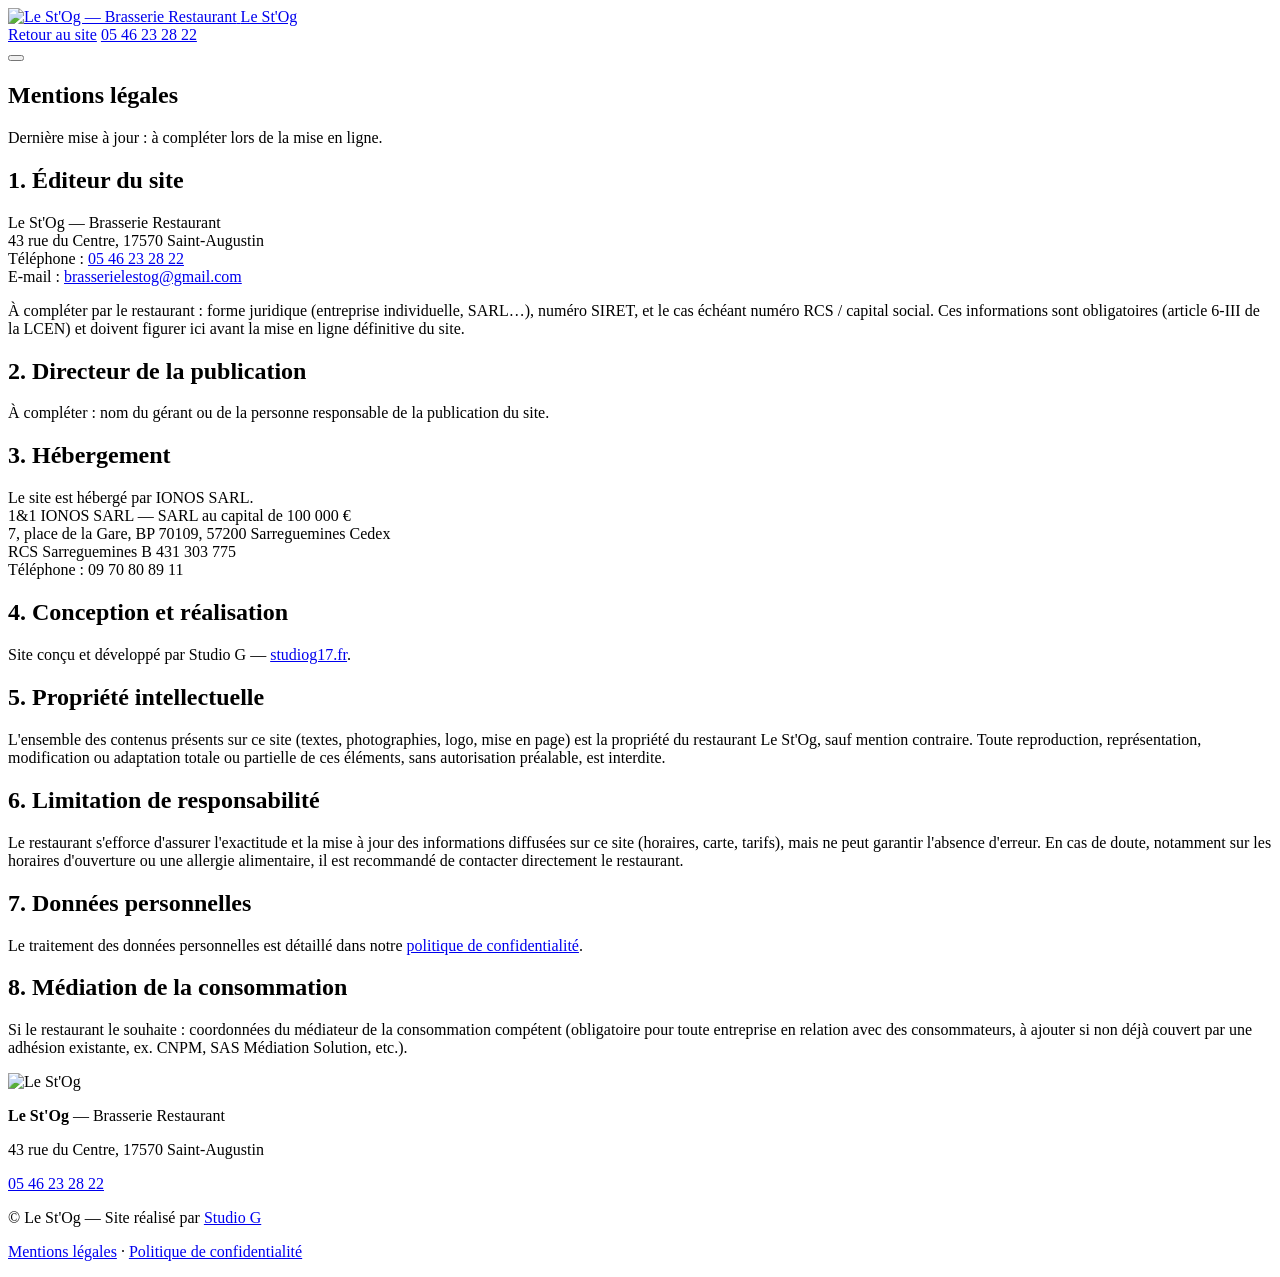
==== mentions-legales.html @ 24a45e0d "Add files via upload" ====
<!DOCTYPE html>
<html lang="fr">
<head>
<meta charset="UTF-8">
<meta name="viewport" content="width=device-width, initial-scale=1.0">
<title>Mentions légales — Le St'Og</title>
<meta name="robots" content="noindex">
<link rel="icon" href="assets/img/logo.png">
<link rel="preconnect" href="https://fonts.googleapis.com">
<link rel="preconnect" href="https://fonts.gstatic.com" crossorigin>
<link href="https://fonts.googleapis.com/css2?family=Fraunces:ital,opsz,wght@0,9..144,400;0,9..144,600;0,9..144,700;0,9..144,900;1,9..144,500;1,9..144,600&family=Archivo:wght@400;500;600;700&display=swap" rel="stylesheet">
<link rel="stylesheet" href="css/style.css">
</head>
<body>

<header class="site-header" id="site-header">
  <div class="header-inner">
    <a href="index.html" class="brand">
      <img src="assets/img/logo.png" alt="Le St'Og — Brasserie Restaurant" class="brand-logo">
      <span class="brand-word">Le St'Og</span>
    </a>
    <nav class="main-nav" id="main-nav">
      <a href="index.html">Retour au site</a>
      <a href="tel:0546232822" class="nav-cta">05 46 23 28 22</a>
    </nav>
    <button class="nav-toggle" id="nav-toggle" aria-label="Ouvrir le menu" aria-expanded="false" aria-controls="main-nav">
      <span></span><span></span><span></span>
    </button>
  </div>
</header>

<main id="main">
  <section class="section legal-page">
    <h1>Mentions légales</h1>
    <p class="updated">Dernière mise à jour : à compléter lors de la mise en ligne.</p>

    <h2>1. Éditeur du site</h2>
    <p>
      Le St'Og — Brasserie Restaurant<br>
      43 rue du Centre, 17570 Saint-Augustin<br>
      Téléphone : <a href="tel:0546232822">05 46 23 28 22</a><br>
      E-mail : <a href="mailto:brasserielestog@gmail.com">brasserielestog@gmail.com</a>
    </p>
    <p class="todo">À compléter par le restaurant : forme juridique (entreprise individuelle, SARL…), numéro SIRET, et le cas échéant numéro RCS / capital social. Ces informations sont obligatoires (article 6-III de la LCEN) et doivent figurer ici avant la mise en ligne définitive du site.</p>

    <h2>2. Directeur de la publication</h2>
    <p class="todo">À compléter : nom du gérant ou de la personne responsable de la publication du site.</p>

    <h2>3. Hébergement</h2>
    <p>
      Le site est hébergé par IONOS SARL.<br>
      1&amp;1 IONOS SARL — SARL au capital de 100 000 €<br>
      7, place de la Gare, BP 70109, 57200 Sarreguemines Cedex<br>
      RCS Sarreguemines B 431 303 775<br>
      Téléphone : 09 70 80 89 11
    </p>

    <h2>4. Conception et réalisation</h2>
    <p>
      Site conçu et développé par Studio G — <a href="https://studiog17.fr" target="_blank" rel="noopener">studiog17.fr</a>.
    </p>

    <h2>5. Propriété intellectuelle</h2>
    <p>L'ensemble des contenus présents sur ce site (textes, photographies, logo, mise en page) est la propriété du restaurant Le St'Og, sauf mention contraire. Toute reproduction, représentation, modification ou adaptation totale ou partielle de ces éléments, sans autorisation préalable, est interdite.</p>

    <h2>6. Limitation de responsabilité</h2>
    <p>Le restaurant s'efforce d'assurer l'exactitude et la mise à jour des informations diffusées sur ce site (horaires, carte, tarifs), mais ne peut garantir l'absence d'erreur. En cas de doute, notamment sur les horaires d'ouverture ou une allergie alimentaire, il est recommandé de contacter directement le restaurant.</p>

    <h2>7. Données personnelles</h2>
    <p>Le traitement des données personnelles est détaillé dans notre <a href="politique-confidentialite.html">politique de confidentialité</a>.</p>

    <h2>8. Médiation de la consommation</h2>
    <p class="todo">Si le restaurant le souhaite : coordonnées du médiateur de la consommation compétent (obligatoire pour toute entreprise en relation avec des consommateurs, à ajouter si non déjà couvert par une adhésion existante, ex. CNPM, SAS Médiation Solution, etc.).</p>
  </section>
</main>

<footer class="site-footer">
  <div class="footer-inner">
    <img src="assets/img/logo.png" alt="Le St'Og" class="footer-logo">
    <div class="footer-info">
      <p><strong>Le St'Og</strong> — Brasserie Restaurant</p>
      <p>43 rue du Centre, 17570 Saint-Augustin</p>
      <p><a href="tel:0546232822">05 46 23 28 22</a></p>
    </div>
  </div>
  <p class="footer-credit">© <span id="year"></span> Le St'Og — Site réalisé par <a href="https://studiog17.fr" target="_blank" rel="noopener">Studio G</a></p>
  <p class="footer-legal"><a href="mentions-legales.html">Mentions légales</a> · <a href="politique-confidentialite.html">Politique de confidentialité</a></p>
</footer>

<script src="js/script.js"></script>
</body>
</html>
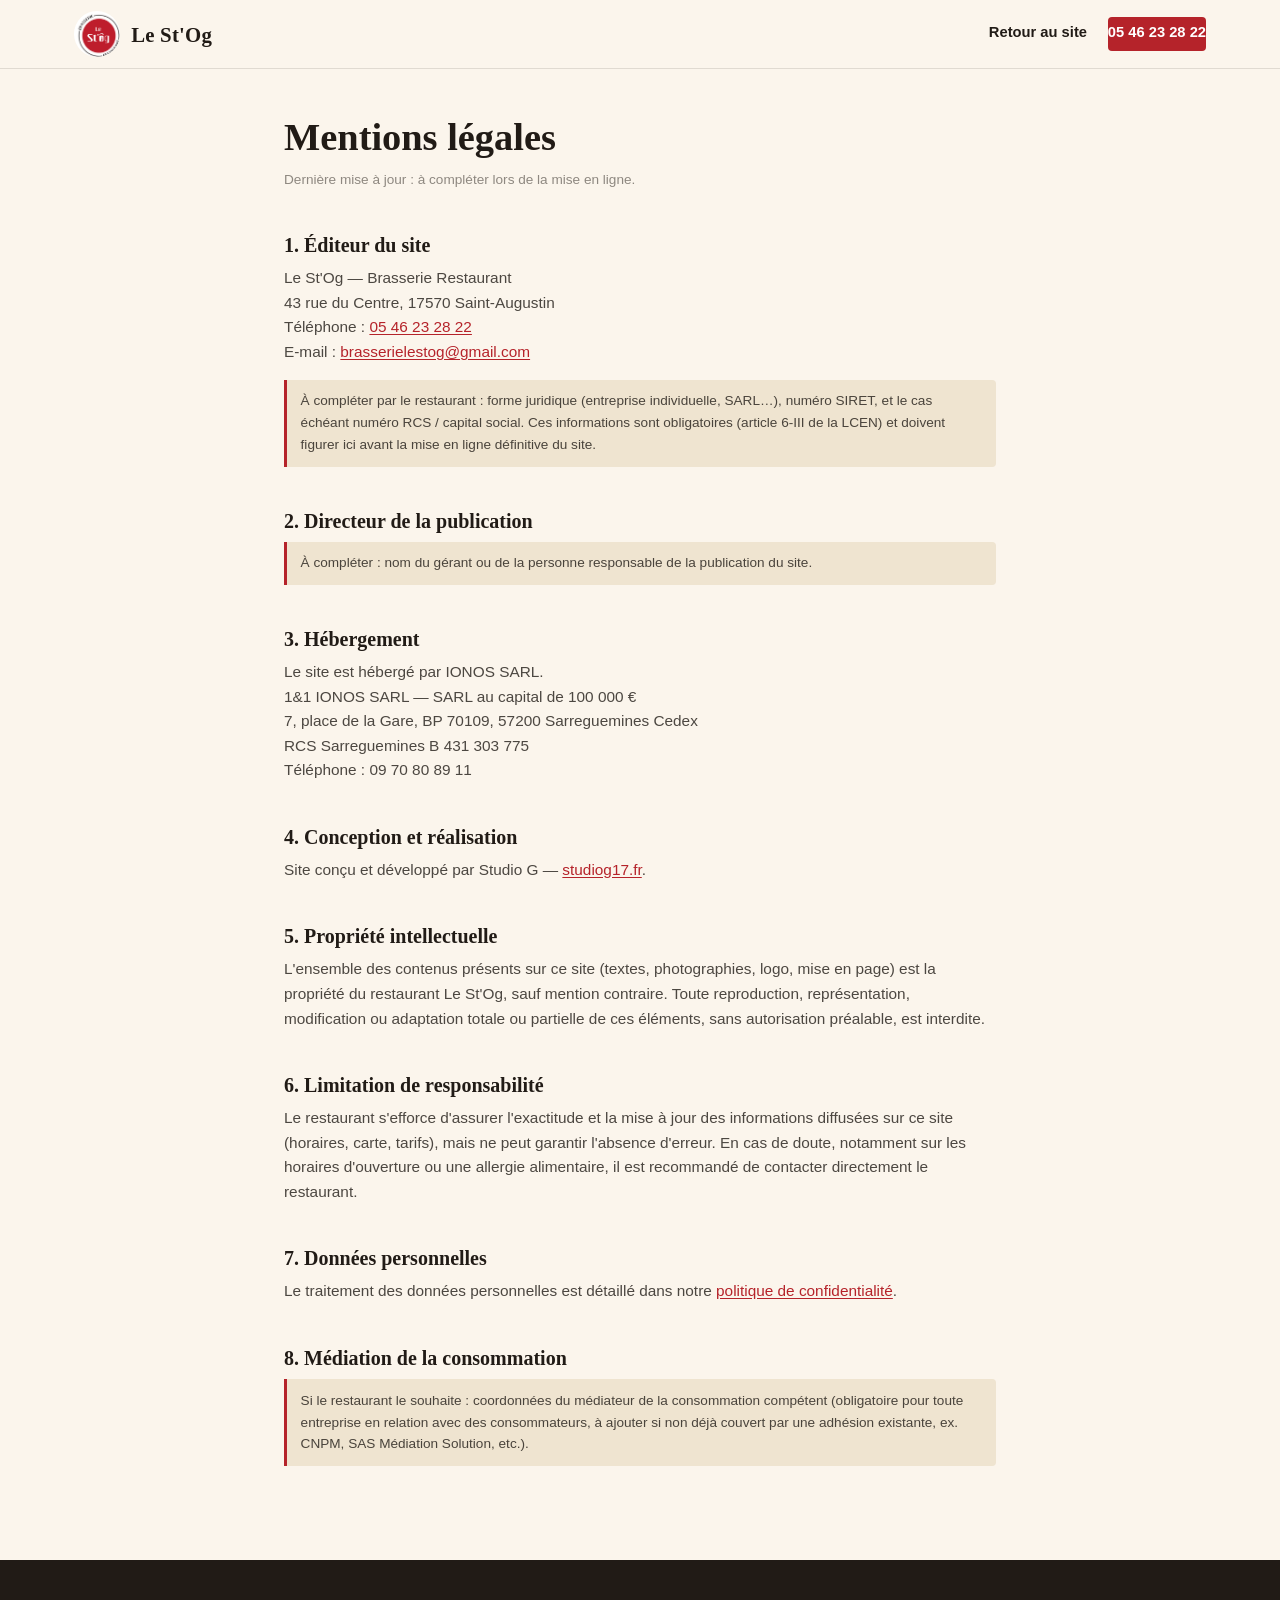
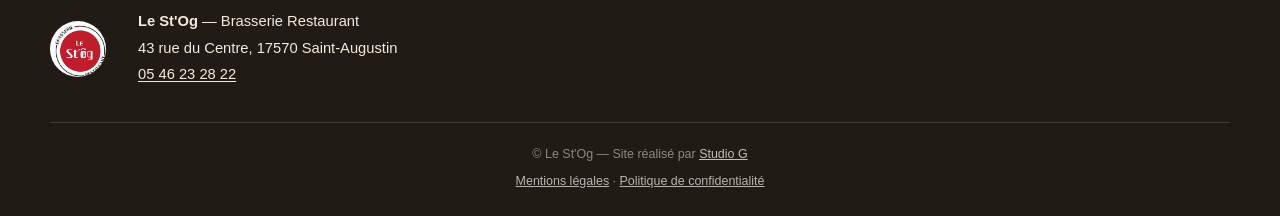
==== commit 2dae2dd7: "Update mentions-legales.html" ====
--- a/mentions-legales.html
+++ b/mentions-legales.html
@@ -5,18 +5,18 @@
 <meta name="viewport" content="width=device-width, initial-scale=1.0">
 <title>Mentions légales — Le St'Og</title>
 <meta name="robots" content="noindex">
-<link rel="icon" href="assets/img/logo.png">
+<link rel="icon" href="logo.png">
 <link rel="preconnect" href="https://fonts.googleapis.com">
 <link rel="preconnect" href="https://fonts.gstatic.com" crossorigin>
 <link href="https://fonts.googleapis.com/css2?family=Fraunces:ital,opsz,wght@0,9..144,400;0,9..144,600;0,9..144,700;0,9..144,900;1,9..144,500;1,9..144,600&family=Archivo:wght@400;500;600;700&display=swap" rel="stylesheet">
-<link rel="stylesheet" href="css/style.css">
+<link rel="stylesheet" href="style.css">
 </head>
 <body>
 
 <header class="site-header" id="site-header">
   <div class="header-inner">
     <a href="index.html" class="brand">
-      <img src="assets/img/logo.png" alt="Le St'Og — Brasserie Restaurant" class="brand-logo">
+      <img src="logo.png" alt="Le St'Og — Brasserie Restaurant" class="brand-logo">
       <span class="brand-word">Le St'Og</span>
     </a>
     <nav class="main-nav" id="main-nav">
@@ -76,7 +76,7 @@
 
 <footer class="site-footer">
   <div class="footer-inner">
-    <img src="assets/img/logo.png" alt="Le St'Og" class="footer-logo">
+    <img src="logo.png" alt="Le St'Og" class="footer-logo">
     <div class="footer-info">
       <p><strong>Le St'Og</strong> — Brasserie Restaurant</p>
       <p>43 rue du Centre, 17570 Saint-Augustin</p>
--- a/style.css
+++ b/style.css
@@ -0,0 +1,1487 @@
+/* =========================================================
+   LE ST'OG — tokens
+   ========================================================= */
+:root{
+  --red: #B5232A;
+  --red-dark: #7E181D;
+  --ink: #211B16;
+  --cream: #FBF5EC;
+  --cream-soft: #F3EADA;
+  --card: #EFE4D0;
+  --gold: #B08246;
+  --olive: #57624A;
+  --line: rgba(33,27,22,0.12);
+
+  --font-display: 'Fraunces', serif;
+  --font-body: 'Archivo', sans-serif;
+
+  --container: 1180px;
+  --radius: 4px;
+  --shadow-soft: 0 12px 34px rgba(33,27,22,0.10);
+}
+
+*, *::before, *::after{ box-sizing: border-box; }
+
+html{ scroll-behavior: smooth; }
+
+body{
+  margin:0;
+  background: var(--cream);
+  color: var(--ink);
+  font-family: var(--font-body);
+  font-size: 16px;
+  line-height: 1.6;
+  -webkit-font-smoothing: antialiased;
+}
+
+img{ max-width:100%; display:block; }
+
+a{ color: inherit; text-decoration: none; }
+
+h1,h2,h3{
+  font-family: var(--font-display);
+  font-weight: 700;
+  line-height: 1.05;
+  margin: 0 0 0.5em;
+}
+
+p{ margin: 0 0 1em; }
+
+.skip-link{
+  position:absolute; left:-999px; top:0;
+  background: var(--ink); color:#fff; padding: 0.75em 1.25em;
+  z-index: 999;
+}
+.skip-link:focus{ left: 1em; top: 1em; }
+
+:focus-visible{
+  outline: 3px solid var(--gold);
+  outline-offset: 2px;
+}
+
+@media (prefers-reduced-motion: reduce){
+  html{ scroll-behavior: auto; }
+  *, *::before, *::after{
+    animation-duration: 0.001ms !important;
+    animation-iteration-count: 1 !important;
+    transition-duration: 0.001ms !important;
+  }
+}
+
+.eyebrow{
+  font-family: var(--font-body);
+  font-weight: 700;
+  font-size: 0.75rem;
+  letter-spacing: 0.14em;
+  text-transform: uppercase;
+  color: var(--red);
+  margin: 0 0 0.9em;
+}
+.eyebrow-center{ text-align:center; }
+
+.section{
+  padding: clamp(3.5rem, 7vw, 6.5rem) 1.5rem;
+  max-width: var(--container);
+  margin: 0 auto;
+}
+
+.section-title{
+  font-size: clamp(1.9rem, 3.4vw, 2.6rem);
+  max-width: 32ch;
+}
+.section-title.center{ margin-left:auto; margin-right:auto; text-align:center; }
+
+.section-lede{
+  max-width: 56ch;
+  color: rgba(33,27,22,0.72);
+  font-size: 1.05rem;
+}
+.center + .section-lede{ margin-left:auto; margin-right:auto; text-align:center; }
+
+/* =========================================================
+   BUTTONS
+   ========================================================= */
+.btn{
+  display:inline-flex;
+  align-items:center;
+  gap:0.5em;
+  padding: 0.9em 1.6em;
+  border-radius: var(--radius);
+  font-family: var(--font-body);
+  font-weight: 700;
+  font-size: 0.95rem;
+  letter-spacing: 0.01em;
+  border: 1.5px solid transparent;
+  transition: transform 0.15s ease, background-color 0.2s ease, color 0.2s ease, border-color .2s ease;
+  white-space: nowrap;
+}
+.btn:hover{ transform: translateY(-2px); }
+
+.btn-primary{
+  background: var(--red);
+  color: #fff;
+}
+.btn-primary:hover{ background: var(--red-dark); }
+
+.btn-ghost{
+  background: transparent;
+  border-color: var(--ink);
+  color: var(--ink);
+}
+.btn-ghost:hover{ background: var(--ink); color: var(--cream); }
+
+/* =========================================================
+   HEADER
+   ========================================================= */
+.site-header{
+  position: sticky;
+  top: 0;
+  z-index: 100;
+  background: rgba(251,245,236,0.92);
+  backdrop-filter: blur(8px);
+  border-bottom: 1px solid var(--line);
+}
+
+.header-inner{
+  max-width: var(--container);
+  margin: 0 auto;
+  padding: 0.7rem 1.5rem;
+  display:flex;
+  align-items:center;
+  justify-content: space-between;
+  gap: 1.5rem;
+}
+
+.brand{
+  display:flex;
+  align-items:center;
+  gap:0.7rem;
+}
+.brand-logo{
+  width: 46px;
+  height: 46px;
+  border-radius: 50%;
+  object-fit: cover;
+}
+.brand-word{
+  font-family: var(--font-display);
+  font-weight: 700;
+  font-size: 1.3rem;
+  letter-spacing: 0.01em;
+}
+
+.main-nav{
+  display:flex;
+  align-items:center;
+  gap: 1.3rem;
+}
+.main-nav a{
+  font-size: 0.92rem;
+  font-weight: 600;
+  padding: 0.3em 0;
+  border-bottom: 2px solid transparent;
+  transition: border-color 0.2s ease, color .2s ease;
+}
+.main-nav a:not(.nav-cta):hover{ border-color: var(--red); }
+
+.nav-cta{
+  background: var(--red);
+  color: #fff !important;
+  padding: 0.6em 1.1em;
+  border-radius: var(--radius);
+}
+.nav-cta:hover{ background: var(--red-dark); }
+
+.nav-toggle{
+  display:none;
+  flex-direction: column;
+  justify-content:center;
+  align-items:center;
+  gap: 5px;
+  width: 44px;
+  height: 44px;
+  background: none;
+  border: none;
+  cursor: pointer;
+  padding: 0;
+  position: relative;
+  z-index: 20;
+  touch-action: manipulation;
+}
+.nav-toggle span{
+  width: 24px;
+  height: 2px;
+  background: var(--ink);
+  transition: transform 0.2s ease, opacity 0.2s ease;
+}
+.nav-toggle.is-active span:nth-child(1){ transform: translateY(7px) rotate(45deg); }
+.nav-toggle.is-active span:nth-child(2){ opacity: 0; }
+.nav-toggle.is-active span:nth-child(3){ transform: translateY(-7px) rotate(-45deg); }
+
+/* =========================================================
+   HERO
+   ========================================================= */
+.hero{
+  position: relative;
+  max-width: var(--container);
+  margin: 0 auto;
+  padding: clamp(3rem, 8vw, 6rem) 1.5rem clamp(4rem, 8vw, 7rem);
+  display:grid;
+  grid-template-columns: 1.1fr 0.9fr;
+  align-items: center;
+  gap: 3rem;
+  overflow: hidden;
+}
+
+.hero-title{
+  font-size: clamp(3.4rem, 8vw, 6rem);
+  margin-bottom: 0.25em;
+}
+.hero-title em{
+  font-style: italic;
+  color: var(--red);
+}
+
+.hero-tagline{
+  font-size: 1.15rem;
+  max-width: 40ch;
+  color: rgba(33,27,22,0.75);
+}
+
+.hero-actions{
+  display:flex;
+  flex-wrap: wrap;
+  gap: 1rem;
+  margin-top: 1.6rem;
+}
+
+.hero-image{
+  position: relative;
+  aspect-ratio: 4/5;
+  background: linear-gradient(155deg, var(--card), var(--cream-soft));
+  border: 1px solid var(--line);
+  border-radius: var(--radius);
+  display:flex;
+  align-items:flex-end;
+  justify-content:center;
+  overflow:hidden;
+}
+
+.hero-image img,
+.about-media img{
+  width: 100%;
+  height: 100%;
+  object-fit: cover;
+}
+
+.placeholder-tag{
+  font-size: 0.78rem;
+  font-weight: 600;
+  letter-spacing: 0.04em;
+  color: rgba(33,27,22,0.45);
+  background: rgba(255,255,255,0.6);
+  padding: 0.5em 0.9em;
+  margin-bottom: 1em;
+  border-radius: 999px;
+}
+
+/* Signature seal element */
+.hero-seal{
+  position: absolute;
+  right: -60px;
+  top: -40px;
+  width: 260px;
+  height: 260px;
+  pointer-events: none;
+  opacity: 0.9;
+}
+.seal-svg{
+  width:100%;
+  height:100%;
+  animation: spin-seal 40s linear infinite;
+}
+@keyframes spin-seal{
+  from{ transform: rotate(0deg); }
+  to{ transform: rotate(360deg); }
+}
+.seal-ring-outer{
+  fill:none;
+  stroke: var(--gold);
+  stroke-width: 1;
+}
+.seal-ring-inner{
+  fill:none;
+  stroke: var(--red);
+  stroke-width: 1;
+  opacity: 0.5;
+}
+.seal-text{
+  font-family: var(--font-body);
+  font-size: 8.6px;
+  font-weight: 700;
+  letter-spacing: 0.22em;
+  fill: var(--ink);
+  text-transform: uppercase;
+}
+
+/* =========================================================
+   ABOUT
+   ========================================================= */
+.about-grid{
+  display:grid;
+  grid-template-columns: 0.9fr 1.1fr;
+  gap: 3.5rem;
+  align-items:center;
+}
+
+.about-media{
+  aspect-ratio: 4/3;
+  background: linear-gradient(160deg, var(--olive), #3d452f);
+  border-radius: var(--radius);
+  display:flex;
+  align-items:flex-end;
+  justify-content:center;
+}
+.about-media .placeholder-tag{
+  color: rgba(255,255,255,0.85);
+  background: rgba(0,0,0,0.25);
+}
+
+.tag-list{
+  list-style:none;
+  padding:0;
+  margin: 1.4em 0 0;
+  display:flex;
+  flex-wrap:wrap;
+  gap: 0.6em;
+}
+.tag-list li{
+  font-size: 0.82rem;
+  font-weight: 600;
+  padding: 0.5em 0.9em;
+  border: 1px solid var(--line);
+  border-radius: 999px;
+  color: var(--olive);
+}
+
+/* =========================================================
+   MENU
+   ========================================================= */
+.menu{ background: var(--cream-soft); max-width: none; }
+.menu > *{ max-width: var(--container); margin-left:auto; margin-right:auto; }
+
+.menu-grid{
+  display:grid;
+  grid-template-columns: repeat(auto-fit, minmax(230px, 1fr));
+  gap: 1.8rem;
+  margin: 3rem auto 0;
+}
+
+.menu-card{
+  background: var(--cream);
+  border: 1px solid var(--line);
+  border-radius: var(--radius);
+  overflow:hidden;
+}
+.menu-card h3{
+  font-size: 1.25rem;
+  padding: 1.2rem 1.3rem 0;
+}
+.menu-card p{
+  padding: 0 1.3rem 1.3rem;
+  font-size: 0.92rem;
+  color: rgba(33,27,22,0.7);
+}
+.menu-card-media{
+  aspect-ratio: 4/3;
+  background: linear-gradient(155deg, var(--card), var(--cream-soft));
+  display:flex;
+  align-items:flex-end;
+  justify-content:center;
+}
+.menu-card-media img{ width:100%; height:100%; object-fit:cover; }
+
+.menu-cta{
+  display:flex;
+  justify-content:center;
+  gap: 1rem;
+  flex-wrap: wrap;
+  margin-top: 3rem;
+}
+
+/* =========================================================
+   FORMULE MIDI
+   ========================================================= */
+.formules{ max-width: none; background: var(--cream); }
+.formules > *{ max-width: var(--container); margin-left:auto; margin-right:auto; }
+
+.formule-grid{
+  display:grid;
+  grid-template-columns: repeat(3, 1fr);
+  gap: 1.6rem;
+  margin-top: 3rem;
+  align-items: end;
+}
+
+.formule-card{
+  position: relative;
+  background: var(--ink);
+  color: var(--cream-soft);
+  border-radius: var(--radius);
+  padding: 1.8rem 1.4rem 1.6rem;
+  text-align:center;
+  display:flex;
+  flex-direction:column;
+  justify-content:center;
+  gap: 0.5rem;
+}
+.formule-card::before{
+  content:"";
+  position:absolute;
+  top: -7px;
+  left: 50%;
+  transform: translateX(-50%);
+  width: 14px;
+  height: 14px;
+  border-radius: 50%;
+  background: var(--gold);
+  box-shadow: 0 2px 4px rgba(0,0,0,0.3);
+}
+
+.formule-card--featured{
+  background: var(--red);
+  padding-top: 2.2rem;
+  padding-bottom: 2rem;
+  transform: translateY(-14px);
+  box-shadow: var(--shadow-soft);
+}
+.formule-card--featured::before{ background: var(--cream); }
+
+.formule-tag{
+  font-size: 0.7rem;
+  font-weight: 700;
+  letter-spacing: 0.12em;
+  text-transform: uppercase;
+  color: rgba(251,245,236,0.75);
+}
+
+.formule-name{
+  font-family: var(--font-display);
+  font-size: 1.15rem;
+  font-weight: 600;
+}
+
+.formule-price{
+  font-family: var(--font-display);
+  font-size: 1.6rem;
+  font-weight: 700;
+  color: var(--gold);
+  margin-top: 0.15em;
+}
+.formule-card--featured .formule-price{ color: var(--cream); }
+
+/* =========================================================
+   GROUPES / PRIVATISATION
+   ========================================================= */
+.groupes{ max-width: none; background: var(--cream-soft); }
+.groupes-inner{
+  max-width: var(--container);
+  margin: 0 auto;
+  display:grid;
+  grid-template-columns: 1.2fr 0.8fr;
+  gap: 3rem;
+  align-items:center;
+  padding: 0 1.5rem;
+}
+
+.check-list{
+  list-style:none;
+  padding:0;
+  margin: 1.4em 0 1.8em;
+  display:flex;
+  flex-direction:column;
+  gap: 0.6em;
+}
+.check-list li{
+  position:relative;
+  padding-left: 1.6em;
+  font-weight: 600;
+  font-size: 0.95rem;
+}
+.check-list li::before{
+  content:"✓";
+  position:absolute;
+  left:0;
+  color: var(--red);
+  font-weight: 700;
+}
+
+.groupes-seal{
+  width: 240px;
+  height: 240px;
+  margin: 0 auto;
+  opacity: 0.9;
+}
+.groupes-seal .seal-svg{ animation: spin-seal 50s linear infinite; }
+.groupes-copy .btn{
+  white-space: normal;
+  word-break: break-word;
+}
+
+.hours-note{
+  font-size: 0.85rem;
+  color: var(--olive);
+  font-weight: 600;
+  margin-top: -0.8em;
+  margin-bottom: 1.4em;
+}
+
+/* =========================================================
+   HOURS
+   ========================================================= */
+.hours-grid{
+  display:grid;
+  grid-template-columns: 1fr 1fr;
+  gap: 3.5rem;
+  align-items: stretch;
+}
+
+.hours-table{
+  width:100%;
+  border-collapse: collapse;
+  margin: 1.6em 0;
+}
+.hours-table th, .hours-table td{
+  text-align:left;
+  padding: 0.75em 0;
+  border-bottom: 1px solid var(--line);
+  font-weight: 400;
+}
+.hours-table th{
+  font-weight: 700;
+  width: 55%;
+}
+
+address{
+  font-style: normal;
+  margin: 1em 0 1.6em;
+  font-size: 1.05rem;
+}
+
+.hours-actions{
+  display:flex;
+  flex-wrap:wrap;
+  gap: 1rem;
+}
+
+.hours-map{
+  min-height: 320px;
+  border-radius: var(--radius);
+  overflow:hidden;
+  border: 1px solid var(--line);
+}
+.hours-map iframe{
+  width:100%;
+  height:100%;
+  min-height: 320px;
+  border:0;
+}
+
+/* =========================================================
+   CONTACT
+   ========================================================= */
+.contact{ text-align:center; }
+.contact-inner{ max-width: 640px; margin: 0 auto; }
+
+.phone-cta{
+  display:inline-block;
+  font-family: var(--font-display);
+  font-size: clamp(2.2rem, 5vw, 3.2rem);
+  font-weight: 700;
+  color: var(--red);
+  margin: 0.4em 0 0.9em;
+}
+.phone-cta:hover{ color: var(--red-dark); }
+
+.social-links{
+  display:flex;
+  justify-content:center;
+  gap: 1.6rem;
+}
+.social-links a{
+  font-weight: 700;
+  font-size: 0.9rem;
+  padding-bottom: 2px;
+  border-bottom: 2px solid var(--gold);
+}
+
+/* =========================================================
+   FOOTER
+   ========================================================= */
+.site-footer{
+  background: var(--ink);
+  color: var(--cream-soft);
+  padding: 3rem 1.5rem 1.5rem;
+}
+.footer-inner{
+  max-width: var(--container);
+  margin: 0 auto;
+  display:flex;
+  flex-wrap: wrap;
+  gap: 2rem;
+  align-items:center;
+  padding-bottom: 2rem;
+  border-bottom: 1px solid rgba(251,245,236,0.15);
+}
+.footer-logo{
+  width: 56px;
+  height: 56px;
+  border-radius: 50%;
+}
+.footer-info p{ margin: 0.2em 0; font-size: 0.92rem; }
+.footer-info a{ color: var(--cream-soft); text-decoration: underline; text-underline-offset: 2px; }
+
+.footer-social{
+  display:flex;
+  gap: 1.2rem;
+  margin-left: auto;
+}
+.footer-social a{
+  font-size: 0.85rem;
+  font-weight: 600;
+  color: var(--cream-soft);
+  border-bottom: 1px solid var(--gold);
+}
+
+.footer-credit{
+  max-width: var(--container);
+  margin: 1.4rem auto 0;
+  font-size: 0.78rem;
+  color: rgba(251,245,236,0.5);
+  text-align:center;
+}
+.footer-credit a{ color: rgba(251,245,236,0.75); text-decoration: underline; }
+
+.footer-legal{
+  max-width: var(--container);
+  margin: 0.4rem auto 0;
+  font-size: 0.78rem;
+  color: rgba(251,245,236,0.5);
+  text-align:center;
+}
+.footer-legal a{ color: rgba(251,245,236,0.7); text-decoration: underline; }
+
+/* =========================================================
+   PAGES LÉGALES
+   ========================================================= */
+.legal-page{
+  max-width: 760px;
+  padding-top: 3rem;
+  padding-bottom: 5rem;
+}
+.legal-page h1{
+  font-size: clamp(1.8rem, 3.5vw, 2.4rem);
+  margin-bottom: 0.3em;
+}
+.legal-page .updated{
+  font-size: 0.85rem;
+  color: rgba(33,27,22,0.5);
+  margin-bottom: 2.4em;
+}
+.legal-page h2{
+  font-size: 1.25rem;
+  margin-top: 2.2em;
+}
+.legal-page p, .legal-page li{
+  color: rgba(33,27,22,0.8);
+  font-size: 0.96rem;
+}
+.legal-page ul{ padding-left: 1.3em; }
+.legal-page a{ text-decoration: underline; text-underline-offset: 2px; color: var(--red); }
+.legal-page .todo{
+  background: var(--card);
+  border-left: 3px solid var(--red);
+  padding: 0.8em 1em;
+  font-size: 0.85rem;
+  border-radius: 0 var(--radius) var(--radius) 0;
+}
+
+/* =========================================================
+   RESPONSIVE
+   ========================================================= */
+@media (max-width: 900px){
+  .nav-toggle{ display:none !important; }
+  
+  .main-nav{
+    position: static;
+    background: transparent;
+    flex-direction: row;
+    flex-wrap: wrap;
+    padding: 0;
+    gap: 0.8rem;
+    transform: none;
+    justify-content: center;
+  }
+  .main-nav.is-open{ transform: none; }
+
+  .hero{ grid-template-columns: 1fr; }
+  .hero-image{ order: -1; aspect-ratio: 16/10; }
+  .hero-seal{ width: 170px; height:170px; right: -30px; top: -20px; }
+
+  .about-grid{ grid-template-columns: 1fr; }
+  .hours-grid{ grid-template-columns: 1fr; }
+  .footer-social{ margin-left: 0; }
+  .formule-grid{ grid-template-columns: 1fr; max-width: 380px; margin-left:auto; margin-right:auto; }
+  .formule-card--featured{ transform: none; order: -1; }
+  .groupes-inner{ grid-template-columns: 1fr; }
+  .groupes-seal{ order: -1; width: 170px; height: 170px; }
+}
+
+@media (max-width: 560px){
+  .hero-actions{ flex-direction: column; align-items: flex-start; }
+  .hero-actions .btn{ width: 100%; justify-content:center; }
+}
+/* =========================================================
+   LE ST'OG — tokens
+   ========================================================= */
+:root{
+  --red: #B5232A;
+  --red-dark: #7E181D;
+  --ink: #211B16;
+  --cream: #FBF5EC;
+  --cream-soft: #F3EADA;
+  --card: #EFE4D0;
+  --gold: #B08246;
+  --olive: #57624A;
+  --line: rgba(33,27,22,0.12);
+
+  --font-display: 'Fraunces', serif;
+  --font-body: 'Archivo', sans-serif;
+
+  --container: 1180px;
+  --radius: 4px;
+  --shadow-soft: 0 12px 34px rgba(33,27,22,0.10);
+}
+
+*, *::before, *::after{ box-sizing: border-box; }
+
+html{ scroll-behavior: smooth; }
+
+body{
+  margin:0;
+  background: var(--cream);
+  color: var(--ink);
+  font-family: var(--font-body);
+  font-size: 16px;
+  line-height: 1.6;
+  -webkit-font-smoothing: antialiased;
+}
+
+img{ max-width:100%; display:block; }
+
+a{ color: inherit; text-decoration: none; }
+
+h1,h2,h3{
+  font-family: var(--font-display);
+  font-weight: 700;
+  line-height: 1.05;
+  margin: 0 0 0.5em;
+}
+
+p{ margin: 0 0 1em; }
+
+.skip-link{
+  position:absolute; left:-999px; top:0;
+  background: var(--ink); color:#fff; padding: 0.75em 1.25em;
+  z-index: 999;
+}
+.skip-link:focus{ left: 1em; top: 1em; }
+
+:focus-visible{
+  outline: 3px solid var(--gold);
+  outline-offset: 2px;
+}
+
+@media (prefers-reduced-motion: reduce){
+  html{ scroll-behavior: auto; }
+  *, *::before, *::after{
+    animation-duration: 0.001ms !important;
+    animation-iteration-count: 1 !important;
+    transition-duration: 0.001ms !important;
+  }
+}
+
+.eyebrow{
+  font-family: var(--font-body);
+  font-weight: 700;
+  font-size: 0.75rem;
+  letter-spacing: 0.14em;
+  text-transform: uppercase;
+  color: var(--red);
+  margin: 0 0 0.9em;
+}
+.eyebrow-center{ text-align:center; }
+
+.section{
+  padding: clamp(3.5rem, 7vw, 6.5rem) 1.5rem;
+  max-width: var(--container);
+  margin: 0 auto;
+}
+
+.section-title{
+  font-size: clamp(1.9rem, 3.4vw, 2.6rem);
+  max-width: 32ch;
+}
+.section-title.center{ margin-left:auto; margin-right:auto; text-align:center; }
+
+.section-lede{
+  max-width: 56ch;
+  color: rgba(33,27,22,0.72);
+  font-size: 1.05rem;
+}
+.center + .section-lede{ margin-left:auto; margin-right:auto; text-align:center; }
+
+/* =========================================================
+   BUTTONS
+   ========================================================= */
+.btn{
+  display:inline-flex;
+  align-items:center;
+  gap:0.5em;
+  padding: 0.9em 1.6em;
+  border-radius: var(--radius);
+  font-family: var(--font-body);
+  font-weight: 700;
+  font-size: 0.95rem;
+  letter-spacing: 0.01em;
+  border: 1.5px solid transparent;
+  transition: transform 0.15s ease, background-color 0.2s ease, color 0.2s ease, border-color .2s ease;
+  white-space: nowrap;
+}
+.btn:hover{ transform: translateY(-2px); }
+
+.btn-primary{
+  background: var(--red);
+  color: #fff;
+}
+.btn-primary:hover{ background: var(--red-dark); }
+
+.btn-ghost{
+  background: transparent;
+  border-color: var(--ink);
+  color: var(--ink);
+}
+.btn-ghost:hover{ background: var(--ink); color: var(--cream); }
+
+/* =========================================================
+   HEADER
+   ========================================================= */
+.site-header{
+  position: sticky;
+  top: 0;
+  z-index: 100;
+  background: rgba(251,245,236,0.92);
+  backdrop-filter: blur(8px);
+  border-bottom: 1px solid var(--line);
+}
+
+.header-inner{
+  max-width: var(--container);
+  margin: 0 auto;
+  padding: 0.7rem 1.5rem;
+  display:flex;
+  align-items:center;
+  justify-content: space-between;
+  gap: 1.5rem;
+}
+
+.brand{
+  display:flex;
+  align-items:center;
+  gap:0.7rem;
+}
+.brand-logo{
+  width: 46px;
+  height: 46px;
+  border-radius: 50%;
+  object-fit: cover;
+}
+.brand-word{
+  font-family: var(--font-display);
+  font-weight: 700;
+  font-size: 1.3rem;
+  letter-spacing: 0.01em;
+}
+
+.main-nav{
+  display:flex;
+  align-items:center;
+  gap: 1.3rem;
+}
+.main-nav a{
+  font-size: 0.92rem;
+  font-weight: 600;
+  padding: 0.3em 0;
+  border-bottom: 2px solid transparent;
+  transition: border-color 0.2s ease, color .2s ease;
+}
+.main-nav a:not(.nav-cta):hover{ border-color: var(--red); }
+
+.nav-cta{
+  background: var(--red);
+  color: #fff !important;
+  padding: 0.6em 1.1em;
+  border-radius: var(--radius);
+}
+.nav-cta:hover{ background: var(--red-dark); }
+
+.nav-toggle{
+  display:none;
+  flex-direction: column;
+  justify-content:center;
+  align-items:center;
+  gap: 5px;
+  width: 44px;
+  height: 44px;
+  background: none;
+  border: none;
+  cursor: pointer;
+  padding: 0;
+  position: relative;
+  z-index: 20;
+  touch-action: manipulation;
+}
+.nav-toggle span{
+  width: 24px;
+  height: 2px;
+  background: var(--ink);
+  transition: transform 0.2s ease, opacity 0.2s ease;
+}
+.nav-toggle.is-active span:nth-child(1){ transform: translateY(7px) rotate(45deg); }
+.nav-toggle.is-active span:nth-child(2){ opacity: 0; }
+.nav-toggle.is-active span:nth-child(3){ transform: translateY(-7px) rotate(-45deg); }
+
+/* =========================================================
+   HERO
+   ========================================================= */
+.hero{
+  position: relative;
+  max-width: var(--container);
+  margin: 0 auto;
+  padding: clamp(3rem, 8vw, 6rem) 1.5rem clamp(4rem, 8vw, 7rem);
+  display:grid;
+  grid-template-columns: 1.1fr 0.9fr;
+  align-items: center;
+  gap: 3rem;
+  overflow: hidden;
+}
+
+.hero-title{
+  font-size: clamp(3.4rem, 8vw, 6rem);
+  margin-bottom: 0.25em;
+}
+.hero-title em{
+  font-style: italic;
+  color: var(--red);
+}
+
+.hero-tagline{
+  font-size: 1.15rem;
+  max-width: 40ch;
+  color: rgba(33,27,22,0.75);
+}
+
+.hero-actions{
+  display:flex;
+  flex-wrap: wrap;
+  gap: 1rem;
+  margin-top: 1.6rem;
+}
+
+.hero-image{
+  position: relative;
+  aspect-ratio: 4/5;
+  background: linear-gradient(155deg, var(--card), var(--cream-soft));
+  border: 1px solid var(--line);
+  border-radius: var(--radius);
+  display:flex;
+  align-items:flex-end;
+  justify-content:center;
+  overflow:hidden;
+}
+
+.hero-image img,
+.about-media img{
+  width: 100%;
+  height: 100%;
+  object-fit: cover;
+}
+
+.placeholder-tag{
+  font-size: 0.78rem;
+  font-weight: 600;
+  letter-spacing: 0.04em;
+  color: rgba(33,27,22,0.45);
+  background: rgba(255,255,255,0.6);
+  padding: 0.5em 0.9em;
+  margin-bottom: 1em;
+  border-radius: 999px;
+}
+
+/* Signature seal element */
+.hero-seal{
+  position: absolute;
+  right: -60px;
+  top: -40px;
+  width: 260px;
+  height: 260px;
+  pointer-events: none;
+  opacity: 0.9;
+}
+.seal-svg{
+  width:100%;
+  height:100%;
+  animation: spin-seal 40s linear infinite;
+}
+@keyframes spin-seal{
+  from{ transform: rotate(0deg); }
+  to{ transform: rotate(360deg); }
+}
+.seal-ring-outer{
+  fill:none;
+  stroke: var(--gold);
+  stroke-width: 1;
+}
+.seal-ring-inner{
+  fill:none;
+  stroke: var(--red);
+  stroke-width: 1;
+  opacity: 0.5;
+}
+.seal-text{
+  font-family: var(--font-body);
+  font-size: 8.6px;
+  font-weight: 700;
+  letter-spacing: 0.22em;
+  fill: var(--ink);
+  text-transform: uppercase;
+}
+
+/* =========================================================
+   ABOUT
+   ========================================================= */
+.about-grid{
+  display:grid;
+  grid-template-columns: 0.9fr 1.1fr;
+  gap: 3.5rem;
+  align-items:center;
+}
+
+.about-media{
+  aspect-ratio: 4/3;
+  background: linear-gradient(160deg, var(--olive), #3d452f);
+  border-radius: var(--radius);
+  display:flex;
+  align-items:flex-end;
+  justify-content:center;
+}
+.about-media .placeholder-tag{
+  color: rgba(255,255,255,0.85);
+  background: rgba(0,0,0,0.25);
+}
+
+.tag-list{
+  list-style:none;
+  padding:0;
+  margin: 1.4em 0 0;
+  display:flex;
+  flex-wrap:wrap;
+  gap: 0.6em;
+}
+.tag-list li{
+  font-size: 0.82rem;
+  font-weight: 600;
+  padding: 0.5em 0.9em;
+  border: 1px solid var(--line);
+  border-radius: 999px;
+  color: var(--olive);
+}
+
+/* =========================================================
+   MENU
+   ========================================================= */
+.menu{ background: var(--cream-soft); max-width: none; }
+.menu > *{ max-width: var(--container); margin-left:auto; margin-right:auto; }
+
+.menu-grid{
+  display:grid;
+  grid-template-columns: repeat(auto-fit, minmax(230px, 1fr));
+  gap: 1.8rem;
+  margin: 3rem auto 0;
+}
+
+.menu-card{
+  background: var(--cream);
+  border: 1px solid var(--line);
+  border-radius: var(--radius);
+  overflow:hidden;
+}
+.menu-card h3{
+  font-size: 1.25rem;
+  padding: 1.2rem 1.3rem 0;
+}
+.menu-card p{
+  padding: 0 1.3rem 1.3rem;
+  font-size: 0.92rem;
+  color: rgba(33,27,22,0.7);
+}
+.menu-card-media{
+  aspect-ratio: 4/3;
+  background: linear-gradient(155deg, var(--card), var(--cream-soft));
+  display:flex;
+  align-items:flex-end;
+  justify-content:center;
+}
+.menu-card-media img{ width:100%; height:100%; object-fit:cover; }
+
+.menu-cta{
+  display:flex;
+  justify-content:center;
+  gap: 1rem;
+  flex-wrap: wrap;
+  margin-top: 3rem;
+}
+
+/* =========================================================
+   FORMULE MIDI
+   ========================================================= */
+.formules{ max-width: none; background: var(--cream); }
+.formules > *{ max-width: var(--container); margin-left:auto; margin-right:auto; }
+
+.formule-grid{
+  display:grid;
+  grid-template-columns: repeat(3, 1fr);
+  gap: 1.6rem;
+  margin-top: 3rem;
+  align-items: end;
+}
+
+.formule-card{
+  position: relative;
+  background: var(--ink);
+  color: var(--cream-soft);
+  border-radius: var(--radius);
+  padding: 1.8rem 1.4rem 1.6rem;
+  text-align:center;
+  display:flex;
+  flex-direction:column;
+  justify-content:center;
+  gap: 0.5rem;
+}
+.formule-card::before{
+  content:"";
+  position:absolute;
+  top: -7px;
+  left: 50%;
+  transform: translateX(-50%);
+  width: 14px;
+  height: 14px;
+  border-radius: 50%;
+  background: var(--gold);
+  box-shadow: 0 2px 4px rgba(0,0,0,0.3);
+}
+
+.formule-card--featured{
+  background: var(--red);
+  padding-top: 2.2rem;
+  padding-bottom: 2rem;
+  transform: translateY(-14px);
+  box-shadow: var(--shadow-soft);
+}
+.formule-card--featured::before{ background: var(--cream); }
+
+.formule-tag{
+  font-size: 0.7rem;
+  font-weight: 700;
+  letter-spacing: 0.12em;
+  text-transform: uppercase;
+  color: rgba(251,245,236,0.75);
+}
+
+.formule-name{
+  font-family: var(--font-display);
+  font-size: 1.15rem;
+  font-weight: 600;
+}
+
+.formule-price{
+  font-family: var(--font-display);
+  font-size: 1.6rem;
+  font-weight: 700;
+  color: var(--gold);
+  margin-top: 0.15em;
+}
+.formule-card--featured .formule-price{ color: var(--cream); }
+
+/* =========================================================
+   GROUPES / PRIVATISATION
+   ========================================================= */
+.groupes{ max-width: none; background: var(--cream-soft); }
+.groupes-inner{
+  max-width: var(--container);
+  margin: 0 auto;
+  display:grid;
+  grid-template-columns: 1.2fr 0.8fr;
+  gap: 3rem;
+  align-items:center;
+  padding: 0 1.5rem;
+}
+
+.check-list{
+  list-style:none;
+  padding:0;
+  margin: 1.4em 0 1.8em;
+  display:flex;
+  flex-direction:column;
+  gap: 0.6em;
+}
+.check-list li{
+  position:relative;
+  padding-left: 1.6em;
+  font-weight: 600;
+  font-size: 0.95rem;
+}
+.check-list li::before{
+  content:"✓";
+  position:absolute;
+  left:0;
+  color: var(--red);
+  font-weight: 700;
+}
+
+.groupes-seal{
+  width: 240px;
+  height: 240px;
+  margin: 0 auto;
+  opacity: 0.9;
+}
+.groupes-seal .seal-svg{ animation: spin-seal 50s linear infinite; }
+.groupes-copy .btn{
+  white-space: normal;
+  word-break: break-word;
+}
+
+.hours-note{
+  font-size: 0.85rem;
+  color: var(--olive);
+  font-weight: 600;
+  margin-top: -0.8em;
+  margin-bottom: 1.4em;
+}
+
+/* =========================================================
+   HOURS
+   ========================================================= */
+.hours-grid{
+  display:grid;
+  grid-template-columns: 1fr 1fr;
+  gap: 3.5rem;
+  align-items: stretch;
+}
+
+.hours-table{
+  width:100%;
+  border-collapse: collapse;
+  margin: 1.6em 0;
+}
+.hours-table th, .hours-table td{
+  text-align:left;
+  padding: 0.75em 0;
+  border-bottom: 1px solid var(--line);
+  font-weight: 400;
+}
+.hours-table th{
+  font-weight: 700;
+  width: 55%;
+}
+
+address{
+  font-style: normal;
+  margin: 1em 0 1.6em;
+  font-size: 1.05rem;
+}
+
+.hours-actions{
+  display:flex;
+  flex-wrap:wrap;
+  gap: 1rem;
+}
+
+.hours-map{
+  min-height: 320px;
+  border-radius: var(--radius);
+  overflow:hidden;
+  border: 1px solid var(--line);
+}
+.hours-map iframe{
+  width:100%;
+  height:100%;
+  min-height: 320px;
+  border:0;
+}
+
+/* =========================================================
+   CONTACT
+   ========================================================= */
+.contact{ text-align:center; }
+.contact-inner{ max-width: 640px; margin: 0 auto; }
+
+.phone-cta{
+  display:inline-block;
+  font-family: var(--font-display);
+  font-size: clamp(2.2rem, 5vw, 3.2rem);
+  font-weight: 700;
+  color: var(--red);
+  margin: 0.4em 0 0.9em;
+}
+.phone-cta:hover{ color: var(--red-dark); }
+
+.social-links{
+  display:flex;
+  justify-content:center;
+  gap: 1.6rem;
+}
+.social-links a{
+  font-weight: 700;
+  font-size: 0.9rem;
+  padding-bottom: 2px;
+  border-bottom: 2px solid var(--gold);
+}
+
+/* =========================================================
+   FOOTER
+   ========================================================= */
+.site-footer{
+  background: var(--ink);
+  color: var(--cream-soft);
+  padding: 3rem 1.5rem 1.5rem;
+}
+.footer-inner{
+  max-width: var(--container);
+  margin: 0 auto;
+  display:flex;
+  flex-wrap: wrap;
+  gap: 2rem;
+  align-items:center;
+  padding-bottom: 2rem;
+  border-bottom: 1px solid rgba(251,245,236,0.15);
+}
+.footer-logo{
+  width: 56px;
+  height: 56px;
+  border-radius: 50%;
+}
+.footer-info p{ margin: 0.2em 0; font-size: 0.92rem; }
+.footer-info a{ color: var(--cream-soft); text-decoration: underline; text-underline-offset: 2px; }
+
+.footer-social{
+  display:flex;
+  gap: 1.2rem;
+  margin-left: auto;
+}
+.footer-social a{
+  font-size: 0.85rem;
+  font-weight: 600;
+  color: var(--cream-soft);
+  border-bottom: 1px solid var(--gold);
+}
+
+.footer-credit{
+  max-width: var(--container);
+  margin: 1.4rem auto 0;
+  font-size: 0.78rem;
+  color: rgba(251,245,236,0.5);
+  text-align:center;
+}
+.footer-credit a{ color: rgba(251,245,236,0.75); text-decoration: underline; }
+
+.footer-legal{
+  max-width: var(--container);
+  margin: 0.4rem auto 0;
+  font-size: 0.78rem;
+  color: rgba(251,245,236,0.5);
+  text-align:center;
+}
+.footer-legal a{ color: rgba(251,245,236,0.7); text-decoration: underline; }
+
+/* =========================================================
+   PAGES LÉGALES
+   ========================================================= */
+.legal-page{
+  max-width: 760px;
+  padding-top: 3rem;
+  padding-bottom: 5rem;
+}
+.legal-page h1{
+  font-size: clamp(1.8rem, 3.5vw, 2.4rem);
+  margin-bottom: 0.3em;
+}
+.legal-page .updated{
+  font-size: 0.85rem;
+  color: rgba(33,27,22,0.5);
+  margin-bottom: 2.4em;
+}
+.legal-page h2{
+  font-size: 1.25rem;
+  margin-top: 2.2em;
+}
+.legal-page p, .legal-page li{
+  color: rgba(33,27,22,0.8);
+  font-size: 0.96rem;
+}
+.legal-page ul{ padding-left: 1.3em; }
+.legal-page a{ text-decoration: underline; text-underline-offset: 2px; color: var(--red); }
+.legal-page .todo{
+  background: var(--card);
+  border-left: 3px solid var(--red);
+  padding: 0.8em 1em;
+  font-size: 0.85rem;
+  border-radius: 0 var(--radius) var(--radius) 0;
+}
+
+/* =========================================================
+   RESPONSIVE
+   ========================================================= */
+@media (max-width: 900px){
+  .main-nav{
+    position: fixed;
+    inset: 64px 0 0 0;
+    background: var(--cream);
+    flex-direction: column;
+    align-items: flex-start;
+    padding: 2rem 1.5rem;
+    gap: 1.4rem;
+    transform: translateX(100%);
+    transition: transform 0.25s ease;
+    z-index: 15;
+  }
+  .main-nav.is-open{ transform: translateX(0); }
+  .nav-toggle{ display:flex; }
+
+  .hero{ grid-template-columns: 1fr; }
+  .hero-image{ order: -1; aspect-ratio: 16/10; }
+  .hero-seal{ width: 170px; height:170px; right: -30px; top: -20px; }
+
+  .about-grid{ grid-template-columns: 1fr; }
+  .hours-grid{ grid-template-columns: 1fr; }
+  .footer-social{ margin-left: 0; }
+  .formule-grid{ grid-template-columns: 1fr; max-width: 380px; margin-left:auto; margin-right:auto; }
+  .formule-card--featured{ transform: none; order: -1; }
+  .groupes-inner{ grid-template-columns: 1fr; }
+  .groupes-seal{ order: -1; width: 170px; height: 170px; }
+}
+
+@media (max-width: 560px){
+  .hero-actions{ flex-direction: column; align-items: flex-start; }
+  .hero-actions .btn{ width: 100%; justify-content:center; }
+}
